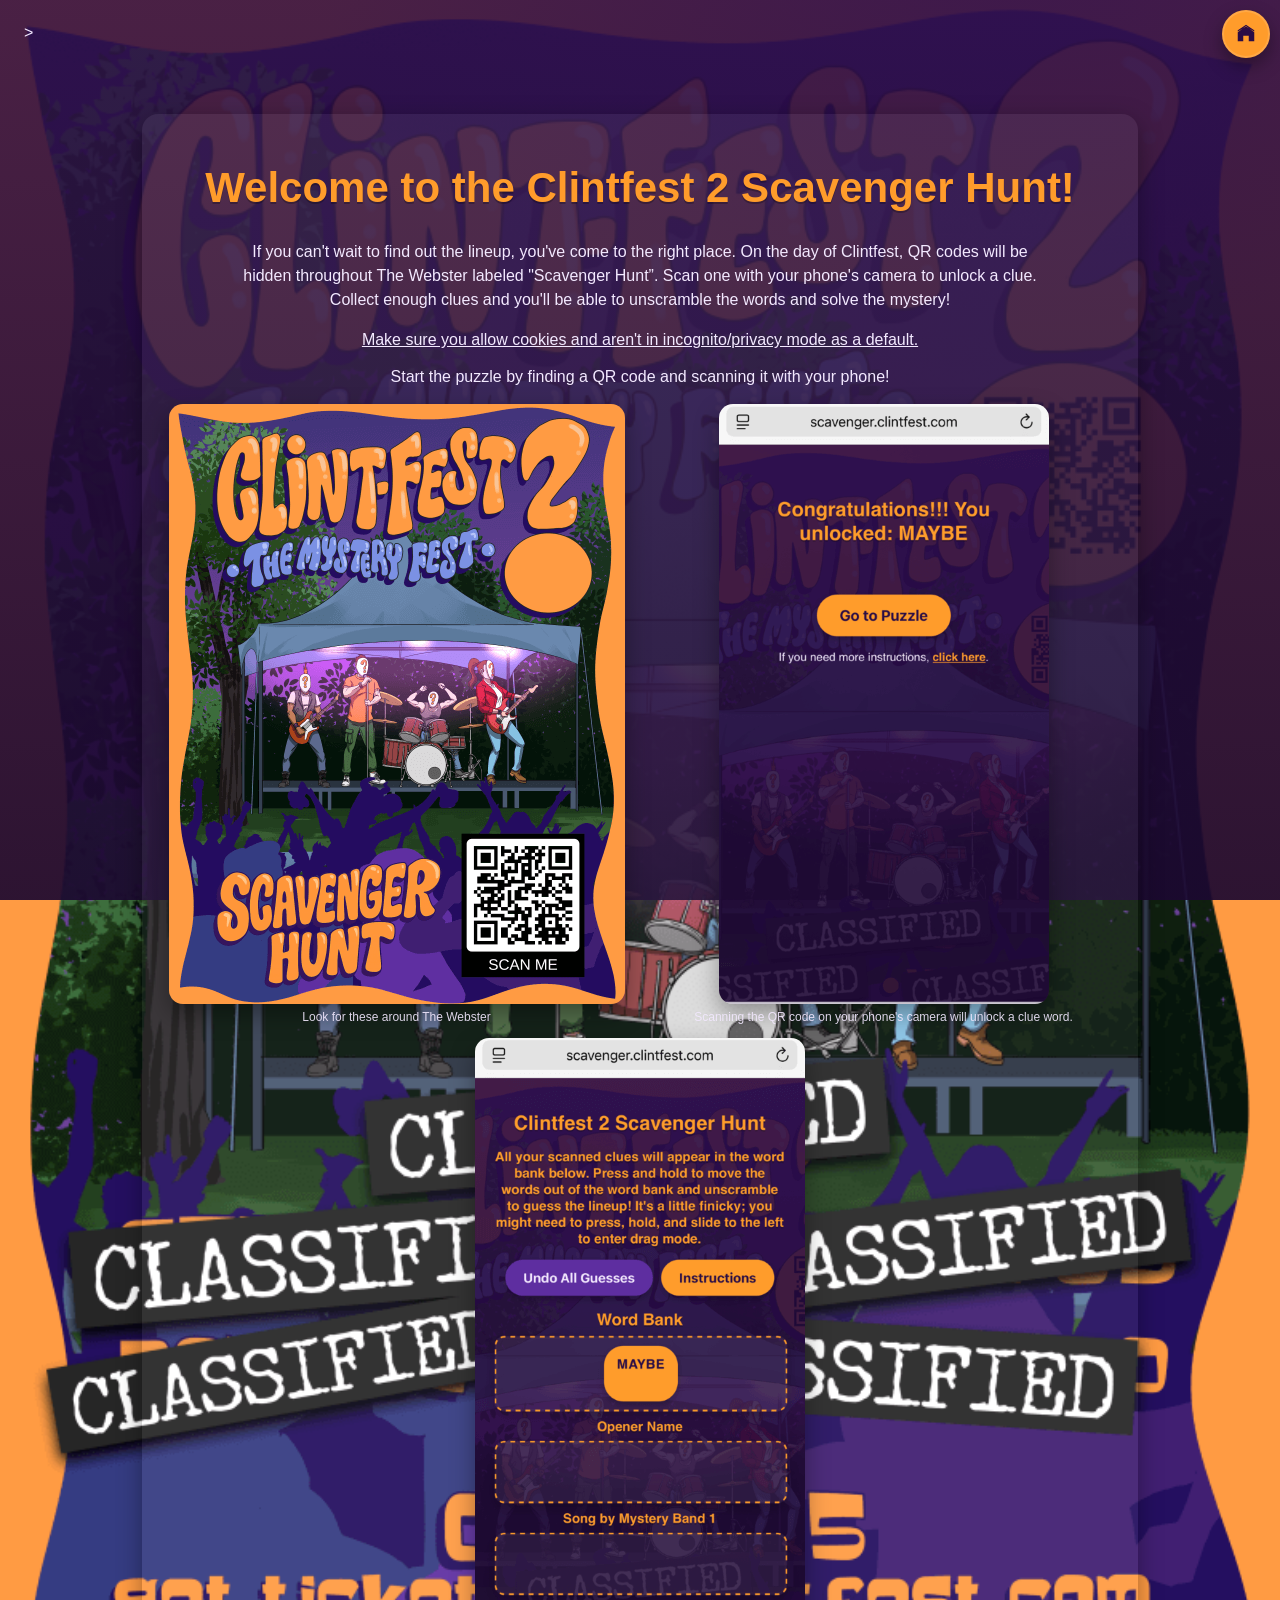
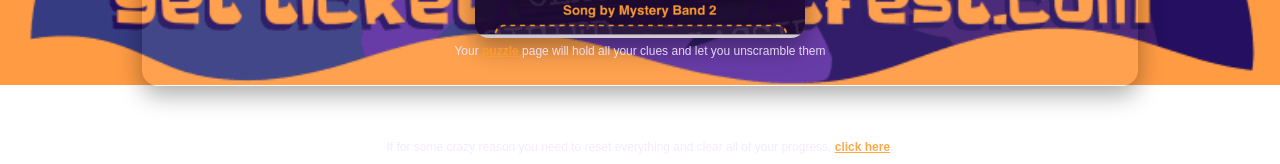
==== index.html @ f65ce76e "Add files via upload" ====
<!DOCTYPE html>
<html>
<head>
  <meta charset="UTF-8" />
  <meta name="viewport" content="width=device-width, initial-scale=1, viewport-fit=cover" />
  <title>Clintfest Scavenger Hunt</title>
  <link rel="stylesheet" href="style.css" />
  <link rel="manifest" href="manifest.json">
  <!---ios-->>
  <link rel="apple-touch-icon" href="/icons/tester.png">
  <meta name= "apple-mobile-web-app-status-bar" content="#f7df1e">
<meta name="theme-color" content="#f7df1e">
  <style>
    .landing {
      max-width: 960px;
      margin: 8vh auto 6vh auto;
      padding: 22px 18px;
      width: 92%;
      background: rgba(255, 255, 255, 0.06);
      border-radius: 16px;
      box-shadow: 0 8px 24px rgba(0,0,0,0.35);
      text-align: center;
    }
    .landing p { 
      max-width: 800px; 
      margin: 0.5em auto 1em auto; 
      line-height: 1.5; 
      color: #f3e9ff; 
    }
    .cta {
      margin-top: 8px;
    }
    .previews {
      margin: 18px auto 6px auto;
      display: grid;
      gap: 14px;
      grid-template-columns: repeat(2, minmax(0, 1fr));
      justify-items: center;
    }
    @media (max-width: 740px) {
      .previews { grid-template-columns: 1fr; }
    }
    figure { margin: 0; }
    .previews > figure:last-child { grid-column: 1 / -1; }
    figcaption { 
      text-align: center; 
      font-size: 12px; 
      color: #f3e9ff; 
      opacity: 0.9; 
      margin-top: 6px; 
    }
    /* Make inline links readable against the background */
    figcaption a { color: #ff9c2b; text-decoration: underline; font-weight: 700; }
    figcaption a:visited { color: #ff9c2b; }
    figcaption a:hover { filter: brightness(1.1); }
    footer.reset-footer {
      text-align: center;
      font-size: 12px;
      color: #f3e9ff;
      opacity: 0.85;
      margin: 28px 0 8px 0;
      padding-bottom: calc(10px + env(safe-area-inset-bottom));
    }
    footer.reset-footer a {
      color: #ff9c2b;
      text-decoration: underline;
      font-weight: 700;
    }
    footer.reset-footer a:visited { color: #ff9c2b; }
    .preview-img {
      width: auto;
      max-width: 100%;
      height: auto;
      display: block;
      border-radius: 14px;
      box-shadow: 0 10px 24px rgba(0,0,0,0.35), inset 0 0 0 1px rgba(255,156,43,0.12);
      background: rgba(0,0,0,0.15);
      margin: 0 auto;
    }
  </style>
  </head>
  <body>
    <a href="#" id="home-fab" class="home-fab" aria-label="Close and go home" title="Home">
      <svg viewBox="0 0 24 24" aria-hidden="true"><path d="M12 3.172 3 10v10h6v-6h6v6h6V10l-9-6.828zM21 9.236 12 3.764 3 9.236V8l9-6 9 6v1.236z"/></svg>
    </a>
    <div class="landing">
      <h1>Welcome to the Clintfest 2 Scavenger Hunt!</h1>
      <p>
        If you can't wait to find out the lineup, you've come to the right place. 
        On the day of Clintfest, QR codes will be hidden throughout The Webster labeled "Scavenger Hunt”. 
        Scan one with your phone's camera to unlock a clue. Collect enough clues and 
        you'll be able to unscramble the words and solve the mystery! 
      </p>
      <p>
        <u>Make sure you allow cookies and aren't in incognito/privacy mode as a default.</u>
      </p>
      <div class="cta">
        Start the puzzle by finding a QR code and scanning it with your phone!
      </div>
      <div class="previews">
        <figure>
          <img class="preview-img" src="clintfest-edits-scavenger.png" alt="Clue unlock screen after scanning a code" />
          <figcaption>Look for these around The Webster</figcaption>
        </figure>
        <figure>
          <img class="preview-img" src="clue.png" alt="Clue unlock screen after scanning a code" />
          <figcaption>Scanning the QR code on your phone's camera will unlock a clue word.</figcaption>
        </figure>
        <figure>
          <img class="preview-img" src="puzzle.png" alt="Use this page to unscramble the clues" />
          <figcaption>Your <a href="puzzle.html">puzzle</a> page will hold all your clues and let you unscramble them</figcaption>
        </figure>
      </div>
    </div>
    <footer class="reset-footer">If for some crazy reason you need to reset everything and clear all of your progress, <a href="restart.html">click here</a>.</footer>
    <!-- <script>
      (function(){
        var btn = document.getElementById('home-fab');
        if(!btn) return;
        function tryCloseOrNavigate(){
          var destination = 'https://app.clintfest.com/';
          // If running inside a PWA/WebView, attempt to close the window.
          // window.close only works if this window was opened by script and is allowed by the container.
          // We use multiple strategies and fall back to navigation.
          var closed = false;
          try {
            window.open('', '_self');
            window.close();
            // Some browsers set closed flag asynchronously; schedule a fallback.
            setTimeout(function(){ if(!closed) location.href = destination; }, 150);
          } catch(_) {
            location.href = destination;
          }
          // If the container exposes history, try going back if it helps, else navigate.
          setTimeout(function(){
            try {
              if (document.hasFocus && document.hasFocus()) {
                // Still here → fallback
                location.href = destination;
              }
            } catch(_) {
              location.href = destination;
            }
          }, 200);
        }
        btn.addEventListener('click', function(e){ e.preventDefault(); tryCloseOrNavigate(); });
      })();
    </script> --> 
    <script>
document.getElementById('home-fab')?.addEventListener('click', e => {
  e.preventDefault();
  window.location.href = 'puzzle.html';
});
</script>

    <script>
      if("serciveWorker" in navigator)
    {
      navigator.serciveWorker.register('serviceWorker.js');
    }
    </script>
  </body>
  </html>
---- style.css ----
html, body { height: 100%; }
body {
  font-family: sans-serif;
  padding: 1em;
  color: #f3e9ff;
  /* Layered background: poster watermark + gradients */
  background-image:
    linear-gradient(180deg, rgba(42,11,69,0.85) 0%, rgba(27,8,48,0.92) 100%),
    radial-gradient(1200px 700px at 80% -10%, rgba(94,46,160,0.55) 0%, rgba(94,46,160,0) 60%),
    url('clintfest-poster.png');
  background-size: cover, cover, cover;
  background-position: center, 80% -10%, center top;
  background-repeat: no-repeat, no-repeat, no-repeat;
  background-attachment: fixed, fixed, fixed;
  min-height: 100vh;
  /* Mobile optimizations */
  -webkit-text-size-adjust: 100%;
  padding-top: calc(1em + env(safe-area-inset-top));
  padding-bottom: calc(1em + env(safe-area-inset-bottom));
}

h1, h2, h3 {
  text-align: center;
  color: #ff9c2b; /* Clint-Fest orange */
  text-shadow: 0 2px 0 rgba(0,0,0,0.25);
}

/* Type scales for better readability on mobile */
h1 { font-size: clamp(24px, 6vw, 42px); }
h2 { font-size: clamp(20px, 4.8vw, 32px); }
h3 { font-size: clamp(16px, 4vw, 24px); }

.container, .drop-zone {
  display: flex;
  flex-wrap: wrap;
  gap: 10px;
  padding: 10px;
  min-height: 56px;
  border: 2px dashed #ff9c2b;
  border-radius: 12px;
  margin: 8px auto;
  width: 90%;
  justify-content: center;
  background: rgba(255, 255, 255, 0.06);
  box-shadow: inset 0 0 0 1px rgba(255,156,43,0.06), 0 6px 18px rgba(0,0,0,0.25);
}

/* Tighter row heading spacing to reduce vertical height */
.row h3 { margin: 6px 0; }
#word-bank h2 { margin: 8px 0; }

.word {
  background: #ff9c2b;
  color: #2a0b45;
  padding: 12px 18px;
  border-radius: 24px;
  cursor: grab;
  user-select: none;
  -webkit-user-select: none;
  -ms-user-select: none;
  -webkit-touch-callout: none;
  -webkit-tap-highlight-color: transparent;
  touch-action: manipulation;
  position: relative;
  font-weight: 700;
  letter-spacing: 0.3px;
  font-size: clamp(16px, 4vw, 22px);
  min-height: 44px;
  box-shadow: 0 4px 10px rgba(0,0,0,0.25);
}

.word.inactive {
  background: #c07a25;
  color: #2a0b45;
  cursor: default;
  opacity: 0.7;
}

/* per-word remove icon removed */

/* Buttons */
button {
  font-weight: 700;
  font-size: clamp(16px, 3.8vw, 20px);
  padding: 12px 22px;
  border-radius: 999px;
  -webkit-tap-highlight-color: transparent;
  touch-action: manipulation;
}

/* Reduce accidental text selection across the UI */
body, button, .drop-zone, .container {
  user-select: none;
  -webkit-user-select: none;
  -ms-user-select: none;
  -webkit-touch-callout: none;
}

/* Prevent image long-press dragging */
img {
  -webkit-user-drag: none;
  user-select: none;
}

/* Floating Home button (top-right) */
.home-fab {
  position: fixed;
  top: calc(10px + env(safe-area-inset-top));
  right: calc(10px + env(safe-area-inset-right));
  width: 48px;
  height: 48px;
  border-radius: 999px;
  background: #ff9c2b;
  color: #2a0b45;
  display: inline-flex;
  align-items: center;
  justify-content: center;
  text-decoration: none;
  box-shadow: 0 8px 18px rgba(0,0,0,0.35), inset 0 0 0 2px rgba(255,255,255,0.12);
  z-index: 1000;
}
.home-fab:hover { filter: brightness(1.05); }
.home-fab:active { transform: scale(0.96); }
.home-fab svg { width: 22px; height: 22px; fill: #2a0b45; }

/* Visual feedback for pointer-based drag */
.drop-target-hover {
  background: rgba(255, 156, 43, 0.12);
  box-shadow: inset 0 0 0 2px rgba(255,156,43,0.35), 0 6px 18px rgba(0,0,0,0.25);
}

/* While touch-dragging, disable page scroll */
body.dragging-touch {
  touch-action: none;
  overscroll-behavior: contain;
}

/* Small screens adjustments */
@media (max-width: 600px) {
  .container, .drop-zone {
    gap: 10px;
    padding: 10px;
    min-height: 52px;
    width: 94%;
  }
  .word {
    padding: 12px 16px;
    border-radius: 24px;
    min-height: 44px;
  }
  .word .remove {
    width: 28px;
    height: 28px;
    line-height: 28px;
    font-size: 16px;
  }
}
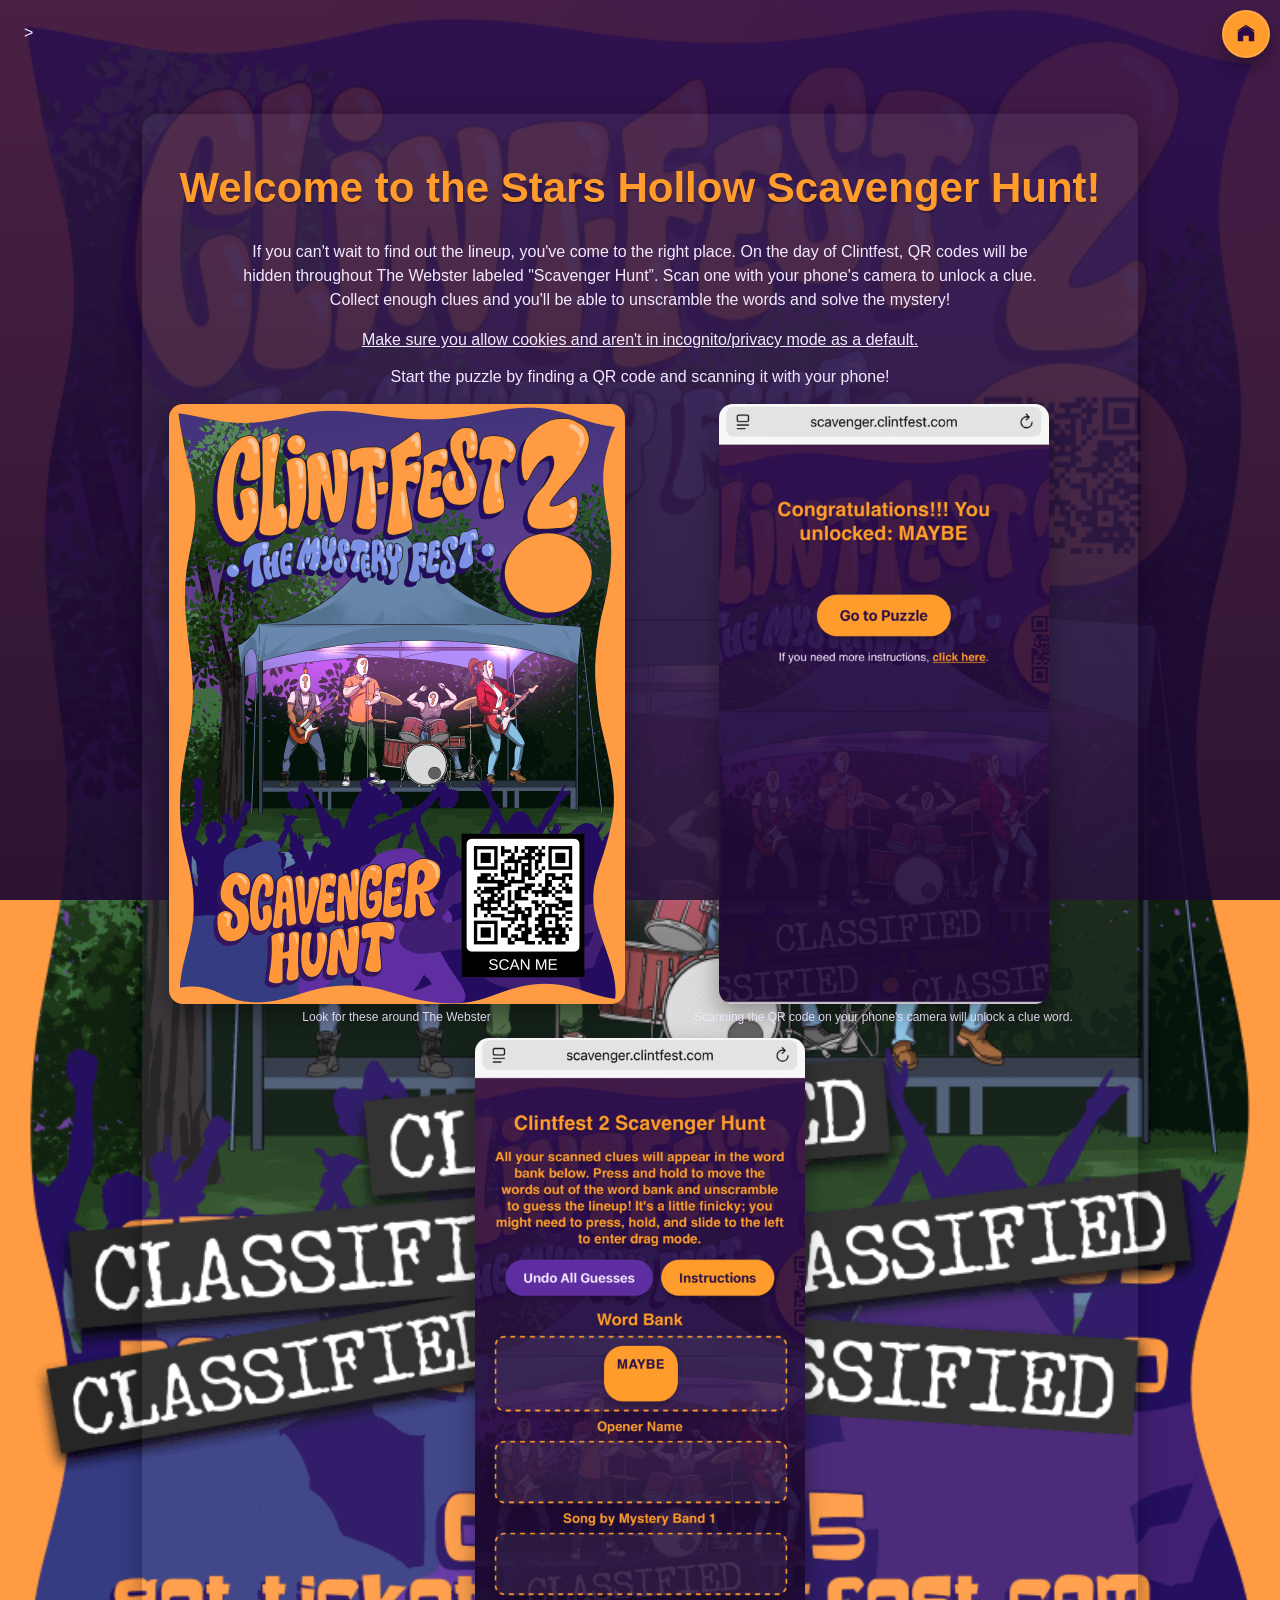
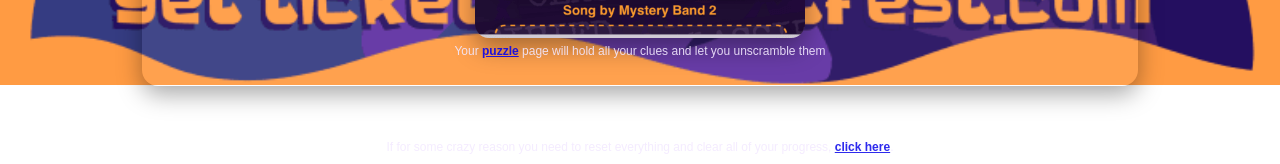
==== commit 2b0abb1f: "Add files via upload" ====
--- a/index.html
+++ b/index.html
@@ -3,7 +3,7 @@
 <head>
   <meta charset="UTF-8" />
   <meta name="viewport" content="width=device-width, initial-scale=1, viewport-fit=cover" />
-  <title>Clintfest Scavenger Hunt</title>
+  <title>Stars Hollow Scavenger Hunt</title>
   <link rel="stylesheet" href="style.css" />
   <link rel="manifest" href="manifest.json">
   <!---ios-->>
@@ -50,8 +50,8 @@
       margin-top: 6px; 
     }
     /* Make inline links readable against the background */
-    figcaption a { color: #ff9c2b; text-decoration: underline; font-weight: 700; }
-    figcaption a:visited { color: #ff9c2b; }
+    figcaption a { color: #0a06eb; text-decoration: underline; font-weight: 700; }
+    figcaption a:visited { color: #0a06eb; }
     figcaption a:hover { filter: brightness(1.1); }
     footer.reset-footer {
       text-align: center;
@@ -62,11 +62,11 @@
       padding-bottom: calc(10px + env(safe-area-inset-bottom));
     }
     footer.reset-footer a {
-      color: #ff9c2b;
+      color: #0a06eb;
       text-decoration: underline;
       font-weight: 700;
     }
-    footer.reset-footer a:visited { color: #ff9c2b; }
+    footer.reset-footer a:visited { color: #0a06eb; }
     .preview-img {
       width: auto;
       max-width: 100%;
@@ -84,7 +84,7 @@
       <svg viewBox="0 0 24 24" aria-hidden="true"><path d="M12 3.172 3 10v10h6v-6h6v6h6V10l-9-6.828zM21 9.236 12 3.764 3 9.236V8l9-6 9 6v1.236z"/></svg>
     </a>
     <div class="landing">
-      <h1>Welcome to the Clintfest 2 Scavenger Hunt!</h1>
+      <h1>Welcome to the Stars Hollow Scavenger Hunt!</h1>
       <p>
         If you can't wait to find out the lineup, you've come to the right place. 
         On the day of Clintfest, QR codes will be hidden throughout The Webster labeled "Scavenger Hunt”. 
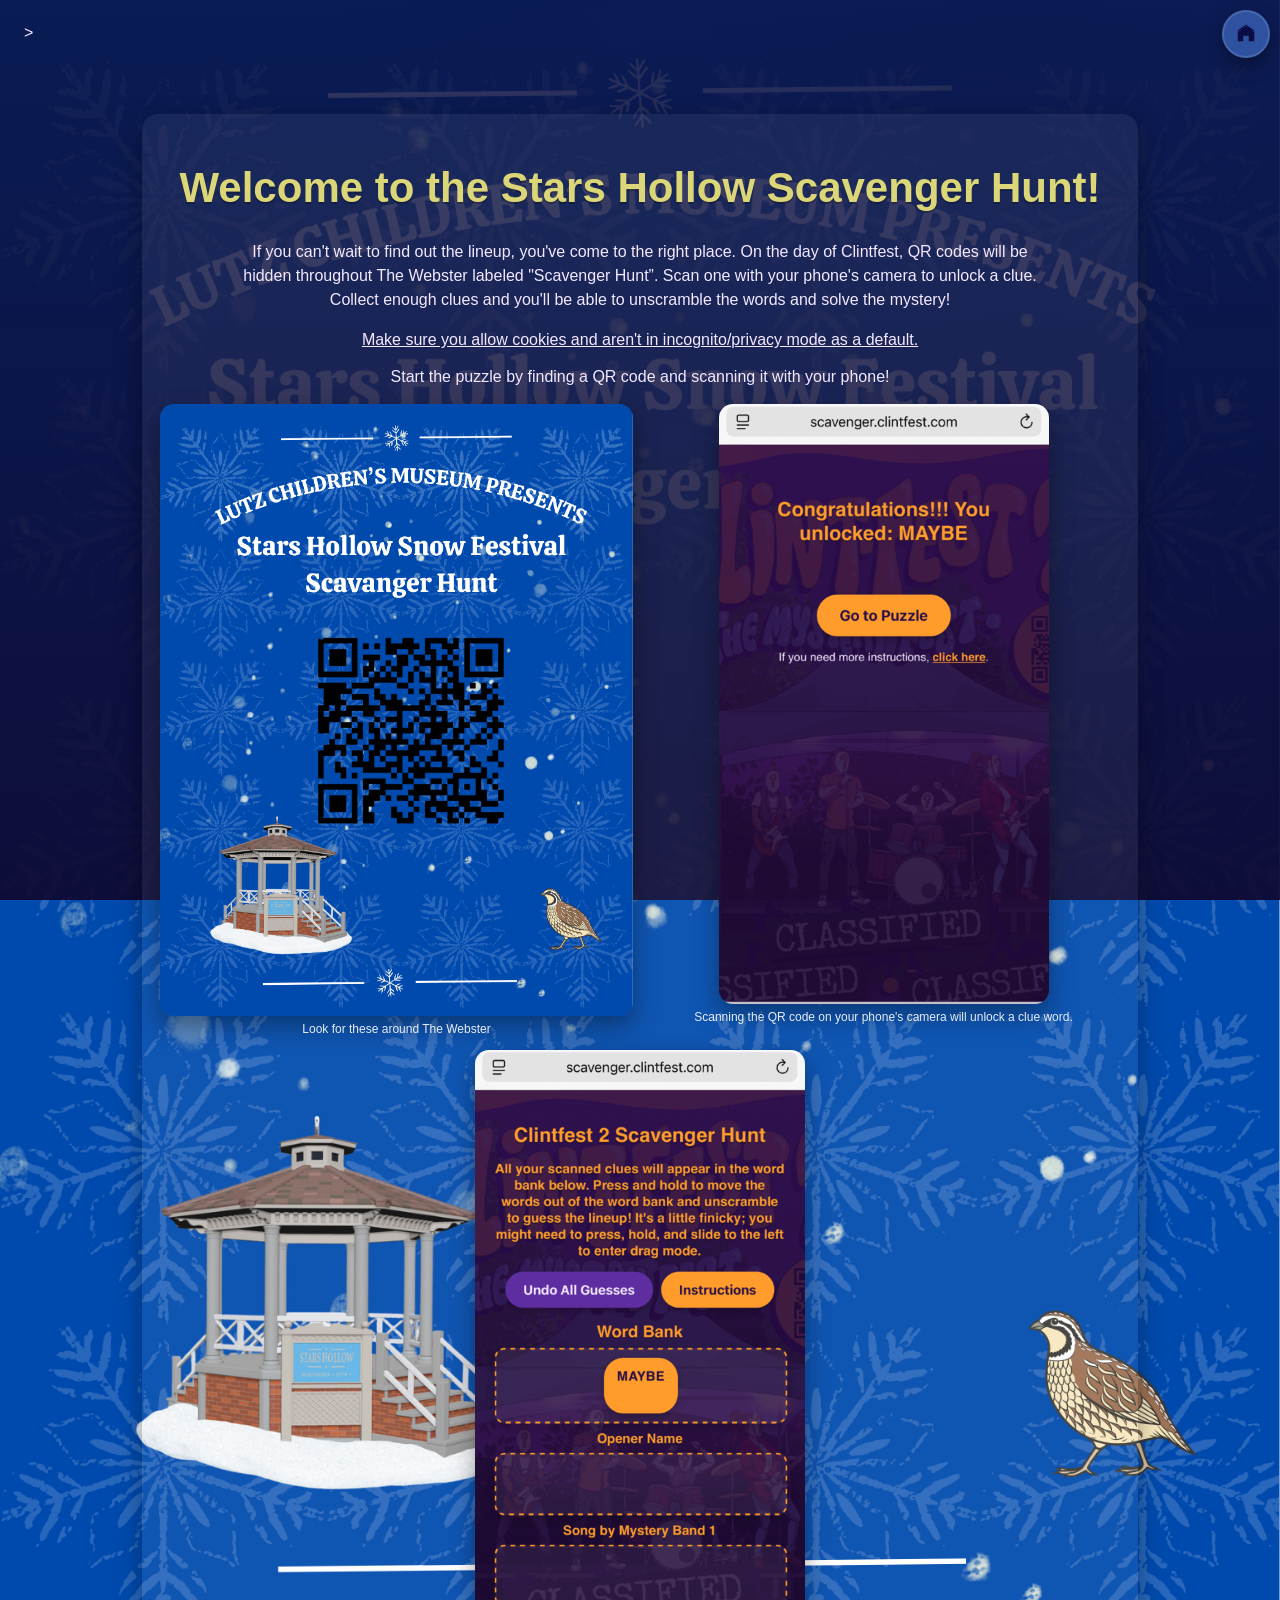
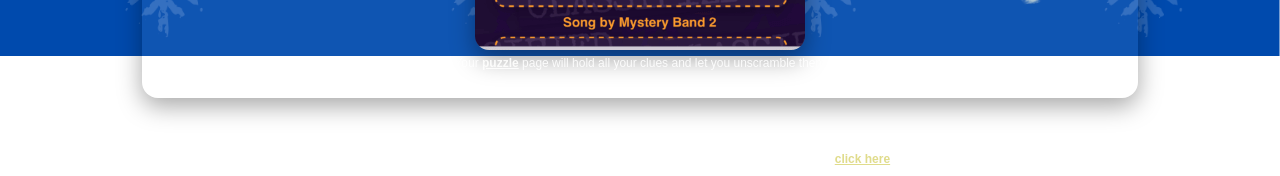
==== commit 6319abe8: "Add files via upload" ====
--- a/index.html
+++ b/index.html
@@ -45,35 +45,35 @@
     figcaption { 
       text-align: center; 
       font-size: 12px; 
-      color: #f3e9ff; 
+      color: #ffffff; 
       opacity: 0.9; 
       margin-top: 6px; 
     }
     /* Make inline links readable against the background */
-    figcaption a { color: #0a06eb; text-decoration: underline; font-weight: 700; }
-    figcaption a:visited { color: #0a06eb; }
+    figcaption a { color: #fffffe; text-decoration: underline; font-weight: 700; }
+    figcaption a:visited { color: #dbd678; }
     figcaption a:hover { filter: brightness(1.1); }
     footer.reset-footer {
       text-align: center;
       font-size: 12px;
-      color: #f3e9ff;
+      color: #ffffff;
       opacity: 0.85;
       margin: 28px 0 8px 0;
       padding-bottom: calc(10px + env(safe-area-inset-bottom));
     }
     footer.reset-footer a {
-      color: #0a06eb;
+      color: #dbd678;
       text-decoration: underline;
       font-weight: 700;
     }
-    footer.reset-footer a:visited { color: #0a06eb; }
+    footer.reset-footer a:visited { color: #6b6a2c; }
     .preview-img {
       width: auto;
       max-width: 100%;
       height: auto;
       display: block;
       border-radius: 14px;
-      box-shadow: 0 10px 24px rgba(0,0,0,0.35), inset 0 0 0 1px rgba(255,156,43,0.12);
+      box-shadow: 0 10px 24px rgba(0,0,0,0.35), inset 0 0 0 1px rgba(255, 223, 43, 0.12);
       background: rgba(0,0,0,0.15);
       margin: 0 auto;
     }
@@ -99,7 +99,7 @@
       </div>
       <div class="previews">
         <figure>
-          <img class="preview-img" src="clintfest-edits-scavenger.png" alt="Clue unlock screen after scanning a code" />
+          <img class="preview-img" src="icons/Lutz code preview.png" alt="Clue unlock screen after scanning a code" />
           <figcaption>Look for these around The Webster</figcaption>
         </figure>
         <figure>
--- a/style.css
+++ b/style.css
@@ -5,9 +5,9 @@
   color: #f3e9ff;
   /* Layered background: poster watermark + gradients */
   background-image:
-    linear-gradient(180deg, rgba(42,11,69,0.85) 0%, rgba(27,8,48,0.92) 100%),
-    radial-gradient(1200px 700px at 80% -10%, rgba(94,46,160,0.55) 0%, rgba(94,46,160,0) 60%),
-    url('clintfest-poster.png');
+    linear-gradient(180deg, rgba(11, 20, 69, 0.85) 0%, rgba(15, 8, 48, 0.92) 100%),
+    radial-gradient(1200px 700px at 80% -10%, rgba(46, 54, 160, 0.55) 0%, rgba(46, 67, 160, 0) 60%),
+    url('icons/Lutz\ Snow\ Festival\ post\ bg.png');
   background-size: cover, cover, cover;
   background-position: center, 80% -10%, center top;
   background-repeat: no-repeat, no-repeat, no-repeat;
@@ -21,7 +21,7 @@
 
 h1, h2, h3 {
   text-align: center;
-  color: #ff9c2b; /* Clint-Fest orange */
+  color: #dbd678; /* Lutz Blue */
   text-shadow: 0 2px 0 rgba(0,0,0,0.25);
 }
 
@@ -36,13 +36,13 @@
   gap: 10px;
   padding: 10px;
   min-height: 56px;
-  border: 2px dashed #ff9c2b;
+  border: 2px dashed #dbd678;
   border-radius: 12px;
   margin: 8px auto;
   width: 90%;
   justify-content: center;
   background: rgba(255, 255, 255, 0.06);
-  box-shadow: inset 0 0 0 1px rgba(255,156,43,0.06), 0 6px 18px rgba(0,0,0,0.25);
+  box-shadow: inset 0 0 0 1px rgba(255, 234, 43, 0.06), 0 6px 18px rgba(0,0,0,0.25);
 }
 
 /* Tighter row heading spacing to reduce vertical height */
@@ -50,8 +50,8 @@
 #word-bank h2 { margin: 8px 0; }
 
 .word {
-  background: #ff9c2b;
-  color: #2a0b45;
+  background: #0a06eb;
+  color: #45410b;
   padding: 12px 18px;
   border-radius: 24px;
   cursor: grab;
@@ -70,8 +70,8 @@
 }
 
 .word.inactive {
-  background: #c07a25;
-  color: #2a0b45;
+  background: #0a06eb;
+  color: #dbd678;
   cursor: default;
   opacity: 0.7;
 }
@@ -110,8 +110,8 @@
   width: 48px;
   height: 48px;
   border-radius: 999px;
-  background: #ff9c2b;
-  color: #2a0b45;
+  background: #2e52a0;
+  color: #45410b;
   display: inline-flex;
   align-items: center;
   justify-content: center;
@@ -121,7 +121,7 @@
 }
 .home-fab:hover { filter: brightness(1.05); }
 .home-fab:active { transform: scale(0.96); }
-.home-fab svg { width: 22px; height: 22px; fill: #2a0b45; }
+.home-fab svg { width: 22px; height: 22px; fill: #0b0c45; }
 
 /* Visual feedback for pointer-based drag */
 .drop-target-hover {
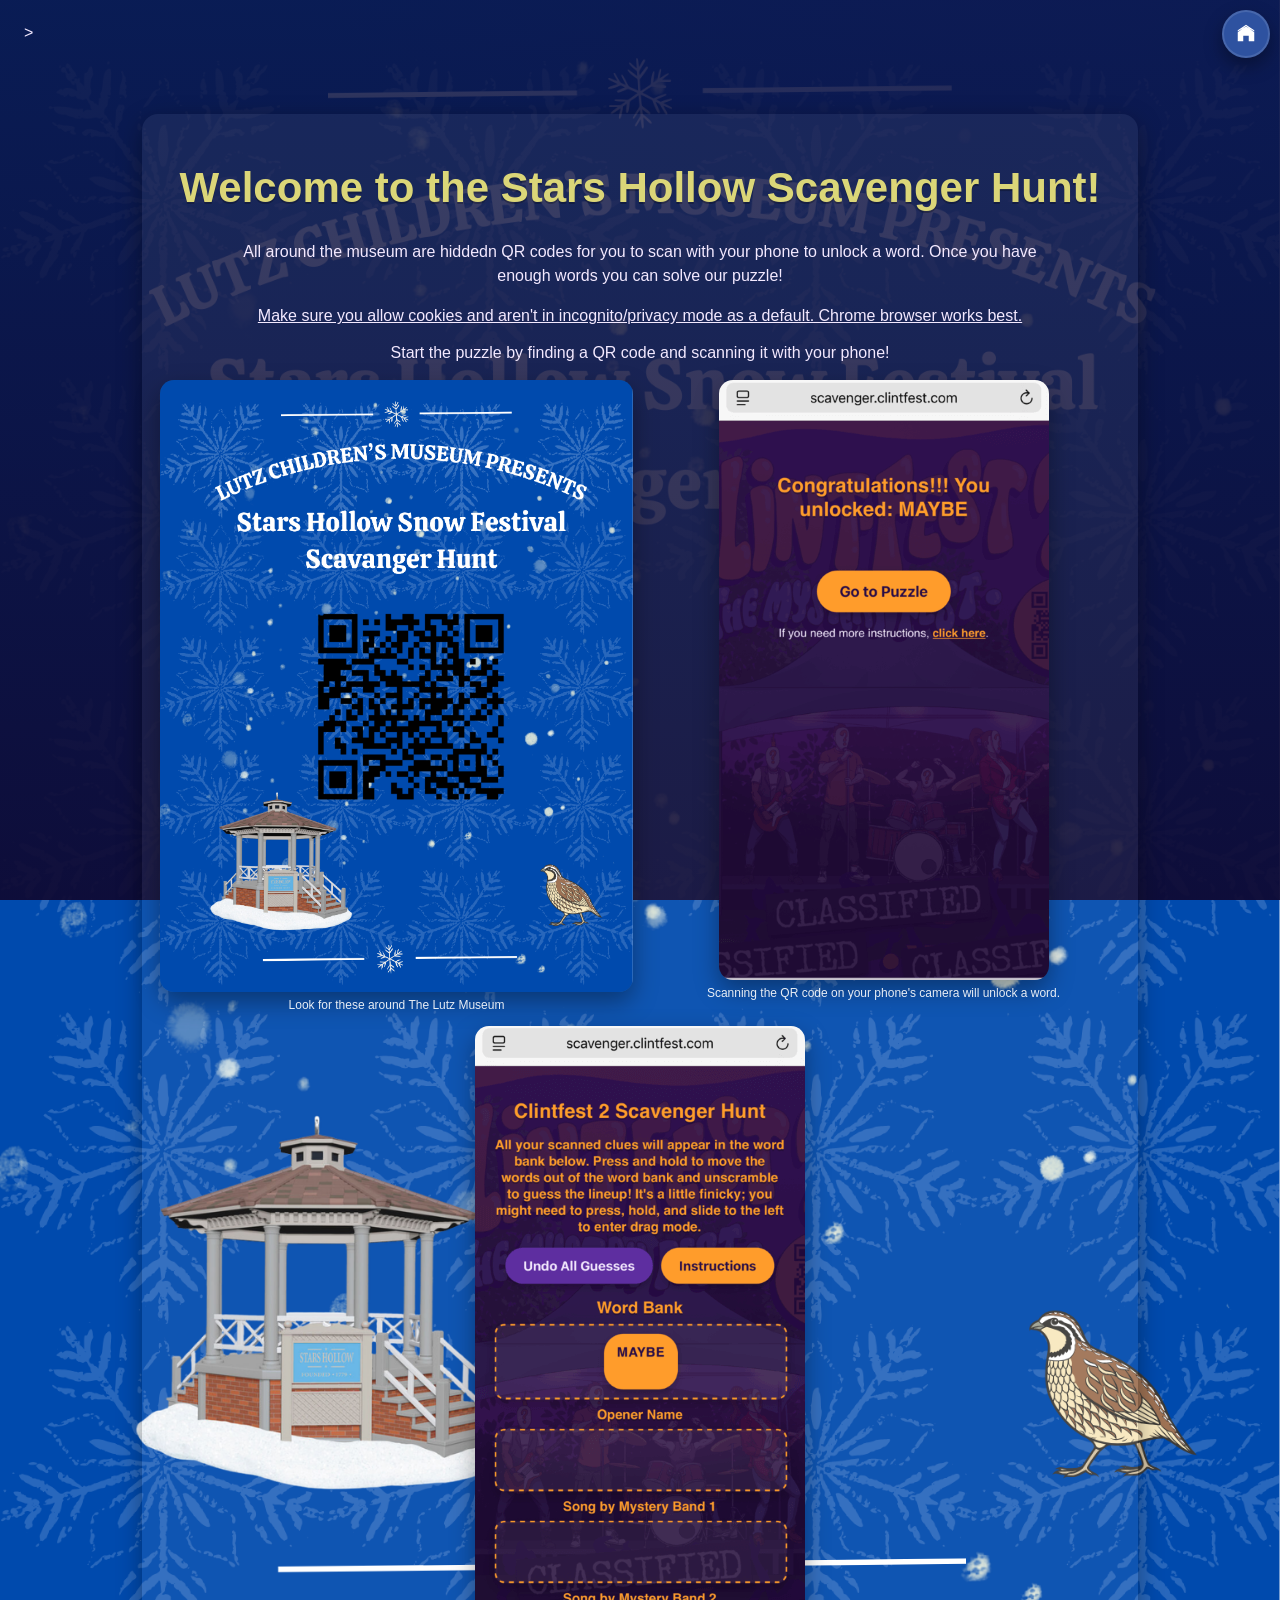
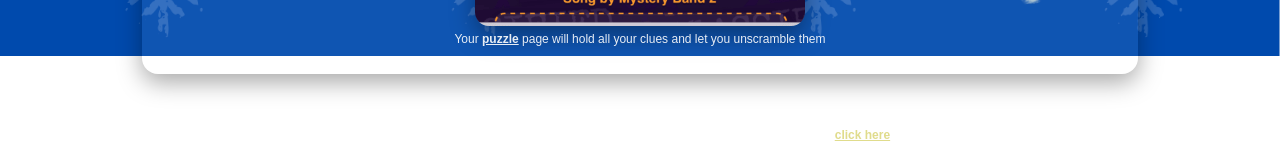
==== commit 73e5ef30: "Add files via upload" ====
--- a/index.html
+++ b/index.html
@@ -6,6 +6,7 @@
   <title>Stars Hollow Scavenger Hunt</title>
   <link rel="stylesheet" href="style.css" />
   <link rel="manifest" href="manifest.json">
+  <link rel="icon" type="image/png" href="icons/icon-192.png">
   <!---ios-->>
   <link rel="apple-touch-icon" href="/icons/tester.png">
   <meta name= "apple-mobile-web-app-status-bar" content="#f7df1e">
@@ -66,7 +67,7 @@
       text-decoration: underline;
       font-weight: 700;
     }
-    footer.reset-footer a:visited { color: #6b6a2c; }
+    footer.reset-footer a:visited { color: #dbd678; }
     .preview-img {
       width: auto;
       max-width: 100%;
@@ -86,13 +87,10 @@
     <div class="landing">
       <h1>Welcome to the Stars Hollow Scavenger Hunt!</h1>
       <p>
-        If you can't wait to find out the lineup, you've come to the right place. 
-        On the day of Clintfest, QR codes will be hidden throughout The Webster labeled "Scavenger Hunt”. 
-        Scan one with your phone's camera to unlock a clue. Collect enough clues and 
-        you'll be able to unscramble the words and solve the mystery! 
+        All around the museum are hiddedn QR codes for you to scan with your phone to unlock a word. Once you have enough words you can solve our puzzle!  
       </p>
       <p>
-        <u>Make sure you allow cookies and aren't in incognito/privacy mode as a default.</u>
+        <u>Make sure you allow cookies and aren't in incognito/privacy mode as a default. Chrome browser works best.</u>
       </p>
       <div class="cta">
         Start the puzzle by finding a QR code and scanning it with your phone!
@@ -100,11 +98,11 @@
       <div class="previews">
         <figure>
           <img class="preview-img" src="icons/Lutz code preview.png" alt="Clue unlock screen after scanning a code" />
-          <figcaption>Look for these around The Webster</figcaption>
+          <figcaption>Look for these around The Lutz Museum</figcaption>
         </figure>
         <figure>
           <img class="preview-img" src="clue.png" alt="Clue unlock screen after scanning a code" />
-          <figcaption>Scanning the QR code on your phone's camera will unlock a clue word.</figcaption>
+          <figcaption>Scanning the QR code on your phone's camera will unlock a word.</figcaption>
         </figure>
         <figure>
           <img class="preview-img" src="puzzle.png" alt="Use this page to unscramble the clues" />
--- a/style.css
+++ b/style.css
@@ -121,7 +121,7 @@
 }
 .home-fab:hover { filter: brightness(1.05); }
 .home-fab:active { transform: scale(0.96); }
-.home-fab svg { width: 22px; height: 22px; fill: #0b0c45; }
+.home-fab svg { width: 22px; height: 22px; fill: white; }
 
 /* Visual feedback for pointer-based drag */
 .drop-target-hover {
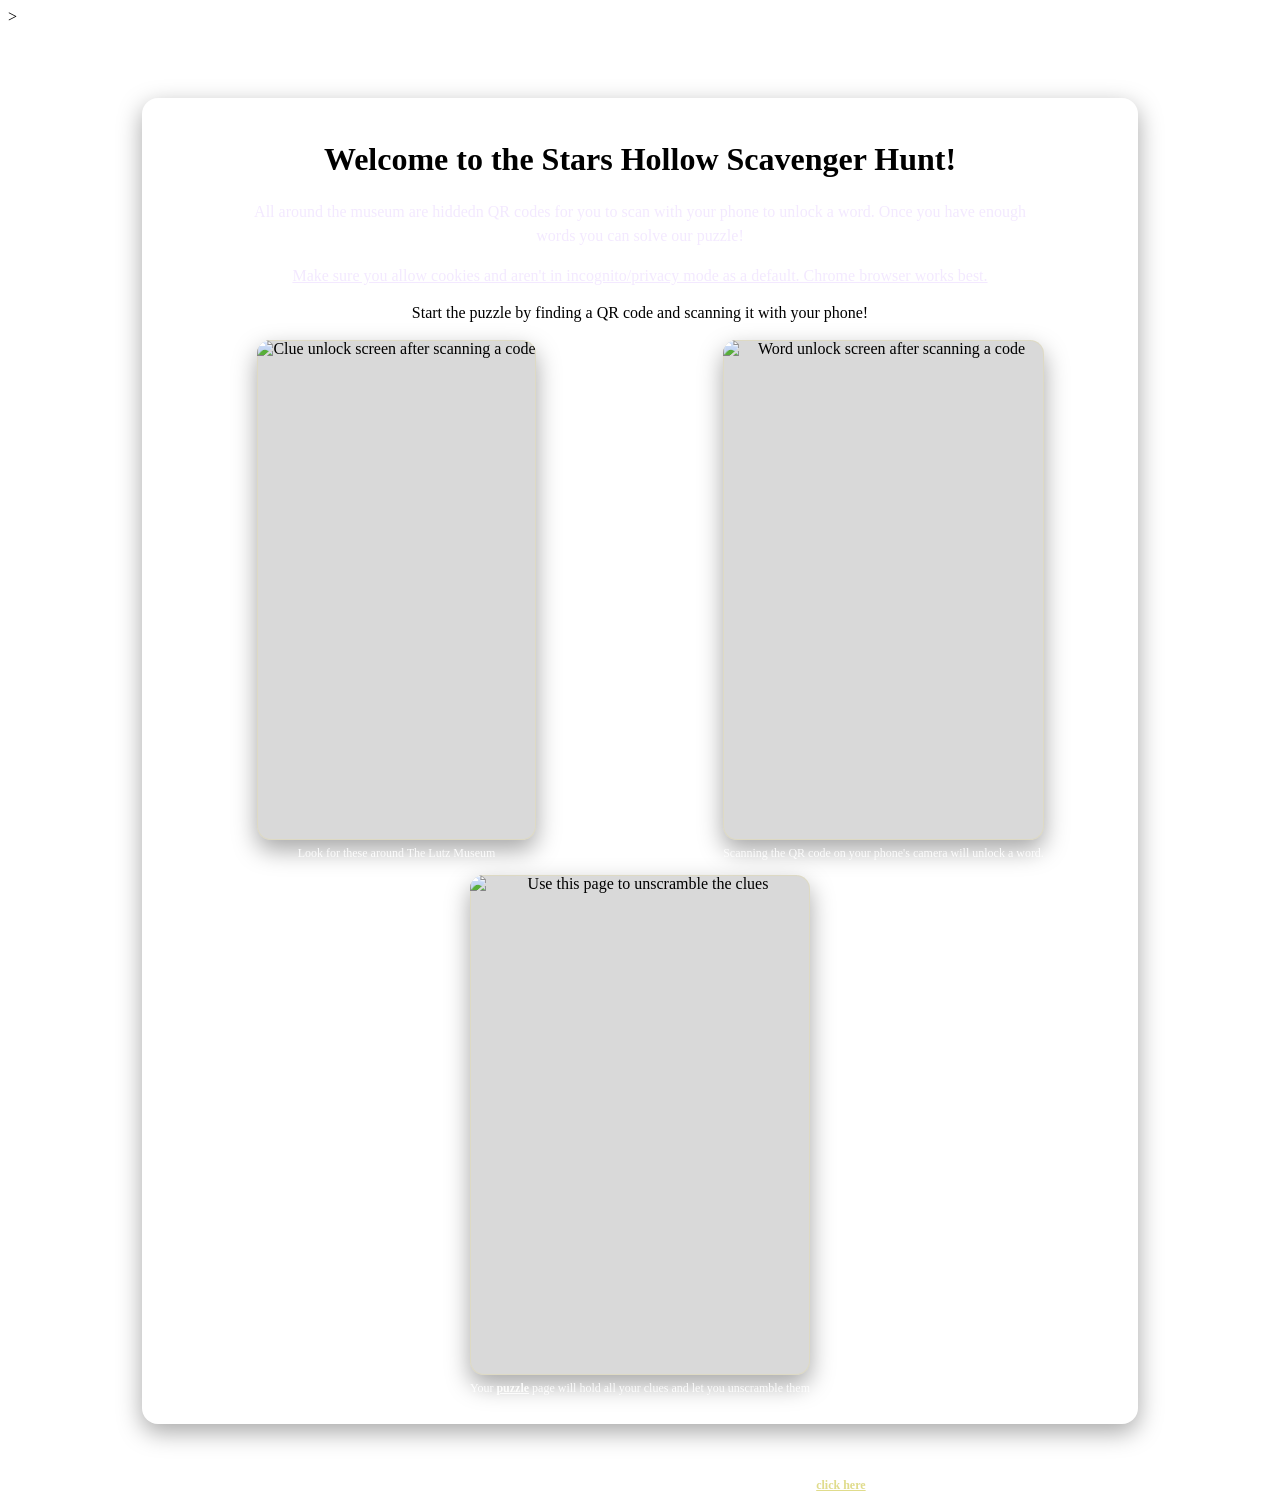
==== commit 9e76d925: "Add files via upload" ====
--- a/index.html
+++ b/index.html
@@ -69,9 +69,10 @@
     }
     footer.reset-footer a:visited { color: #dbd678; }
     .preview-img {
-      width: auto;
-      max-width: 100%;
-      height: auto;
+      width: 100%;
+      max-width: 900px;
+      height: 500px;
+      object-fit: cover;
       display: block;
       border-radius: 14px;
       box-shadow: 0 10px 24px rgba(0,0,0,0.35), inset 0 0 0 1px rgba(255, 223, 43, 0.12);
@@ -81,9 +82,6 @@
   </style>
   </head>
   <body>
-    <a href="#" id="home-fab" class="home-fab" aria-label="Close and go home" title="Home">
-      <svg viewBox="0 0 24 24" aria-hidden="true"><path d="M12 3.172 3 10v10h6v-6h6v6h6V10l-9-6.828zM21 9.236 12 3.764 3 9.236V8l9-6 9 6v1.236z"/></svg>
-    </a>
     <div class="landing">
       <h1>Welcome to the Stars Hollow Scavenger Hunt!</h1>
       <p>
@@ -101,11 +99,11 @@
           <figcaption>Look for these around The Lutz Museum</figcaption>
         </figure>
         <figure>
-          <img class="preview-img" src="clue.png" alt="Clue unlock screen after scanning a code" />
+          <img class="preview-img" src="icons/unlock.png" alt="Word unlock screen after scanning a code" />
           <figcaption>Scanning the QR code on your phone's camera will unlock a word.</figcaption>
         </figure>
         <figure>
-          <img class="preview-img" src="puzzle.png" alt="Use this page to unscramble the clues" />
+          <img class="preview-img" src="icons/puzzle.png" alt="Use this page to unscramble the clues" />
           <figcaption>Your <a href="puzzle.html">puzzle</a> page will hold all your clues and let you unscramble them</figcaption>
         </figure>
       </div>
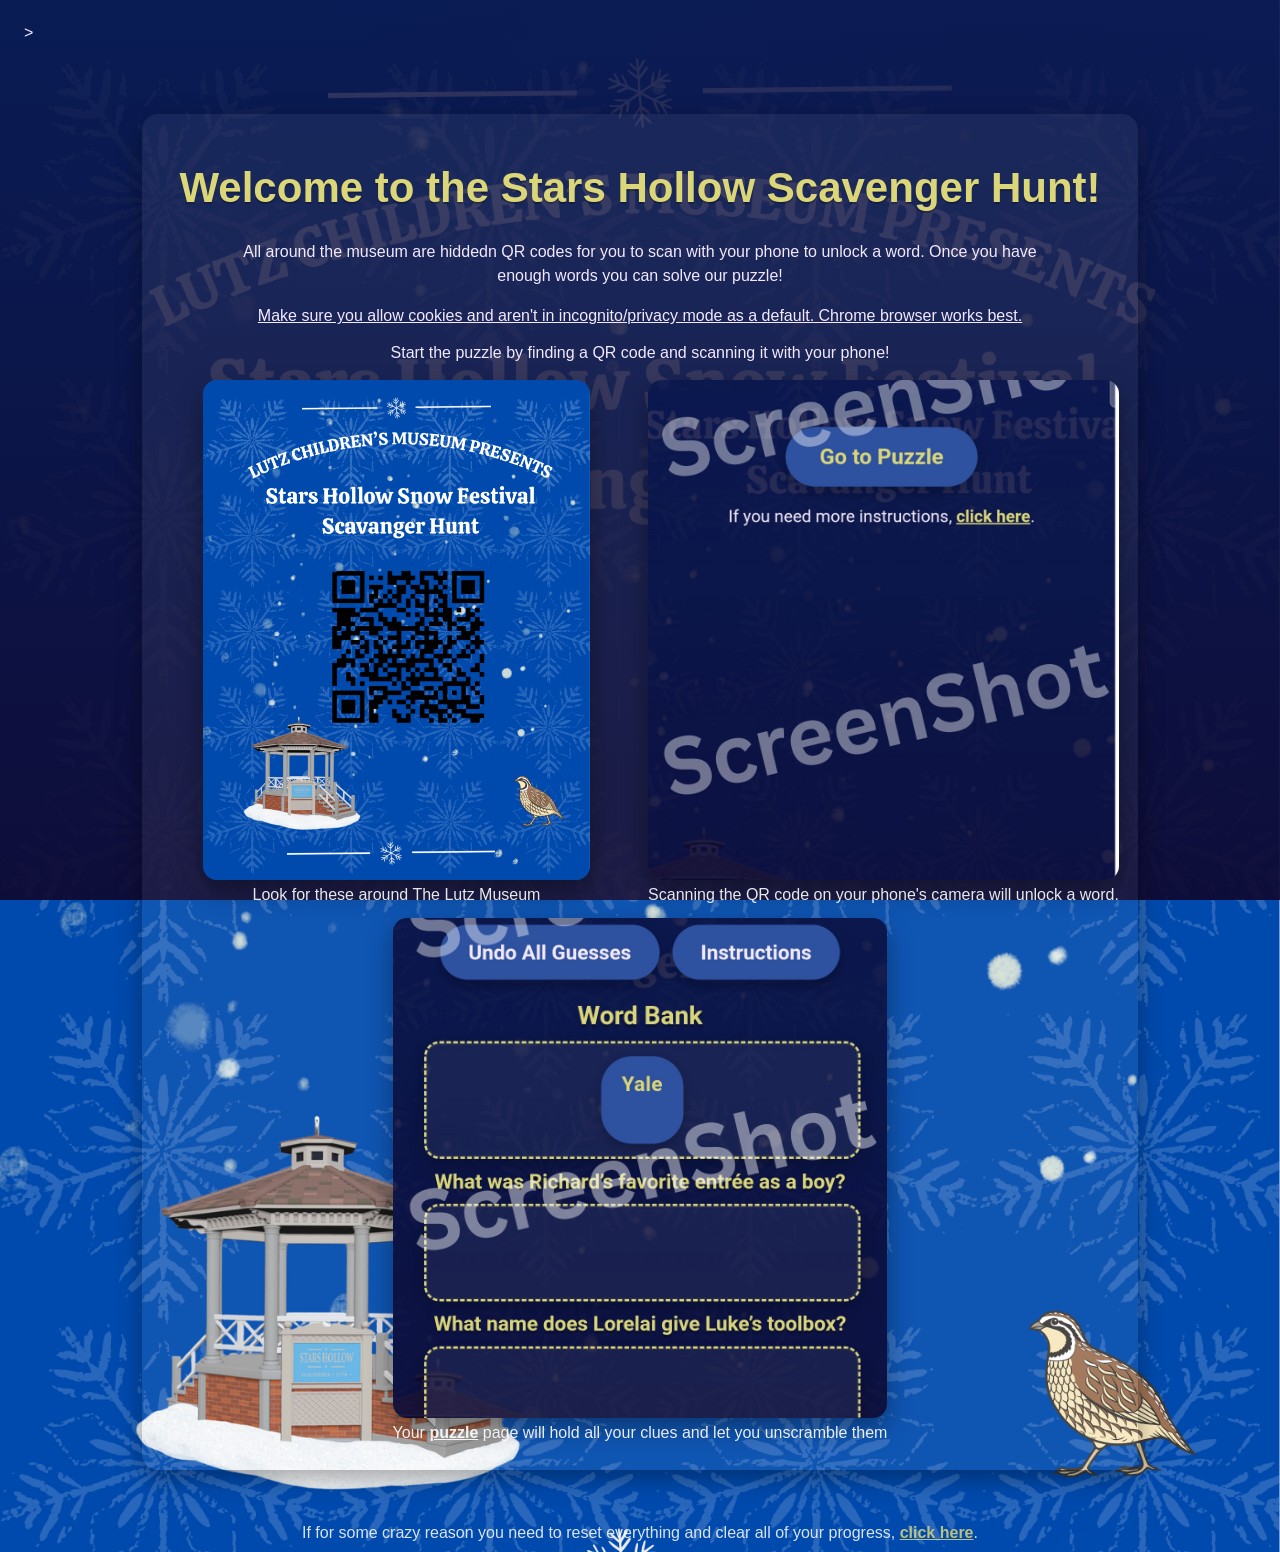
==== commit 3859acc4: "Add files via upload" ====
--- a/index.html
+++ b/index.html
@@ -45,7 +45,7 @@
     .previews > figure:last-child { grid-column: 1 / -1; }
     figcaption { 
       text-align: center; 
-      font-size: 12px; 
+      font-size: 16px; 
       color: #ffffff; 
       opacity: 0.9; 
       margin-top: 6px; 
@@ -56,7 +56,7 @@
     figcaption a:hover { filter: brightness(1.1); }
     footer.reset-footer {
       text-align: center;
-      font-size: 12px;
+      font-size: 16px;
       color: #ffffff;
       opacity: 0.85;
       margin: 28px 0 8px 0;
--- a/style.css
+++ b/style.css
@@ -0,0 +1,182 @@
+html, body { height: 100%; }
+body {
+  font-family: sans-serif;
+  padding: 1em;
+  color: #f3e9ff;
+  /* Layered background: poster watermark + gradients */
+  background-image:
+    linear-gradient(180deg, rgba(11, 20, 69, 0.85) 0%, rgba(15, 8, 48, 0.92) 100%),
+    radial-gradient(1200px 700px at 80% -10%, rgba(46, 54, 160, 0.55) 0%, rgba(46, 67, 160, 0) 60%),
+    url('icons/Lutz\ Snow\ Festival\ post\ bg.png');
+  background-size: cover, cover, cover;
+  background-position: center, 80% -10%, center top;
+  background-repeat: no-repeat, no-repeat, no-repeat;
+  background-attachment: fixed, fixed, fixed;
+  min-height: 100vh;
+  /* Mobile optimizations */
+  -webkit-text-size-adjust: 100%;
+  padding-top: calc(1em + env(safe-area-inset-top));
+  padding-bottom: calc(1em + env(safe-area-inset-bottom));
+}
+
+h1, h2, h3 {
+  text-align: center;
+  color: #dbd678;
+  text-shadow: 0 2px 0 rgba(0,0,0,0.25);
+}
+
+/* Type scales for better readability on mobile */
+h1 { font-size: clamp(24px, 6vw, 42px); }
+h2 { font-size: clamp(20px, 4.8vw, 32px); }
+h3 { font-size: clamp(16px, 4vw, 24px); }
+
+.container, .drop-zone {
+  display: flex;
+  flex-wrap: wrap;
+  gap: 10px;
+  padding: 10px;
+  min-height: 56px;
+  border: 2px dashed #dbd678;
+  border-radius: 12px;
+  margin: 8px auto;
+  width: 90%;
+  justify-content: center;
+  background: rgba(255, 255, 255, 0.06);
+  box-shadow: inset 0 0 0 1px rgba(255, 234, 43, 0.06), 0 6px 18px rgba(0,0,0,0.25);
+}
+
+/* Tighter row heading spacing to reduce vertical height */
+.row h3 { margin: 6px 0; }
+#word-bank h2 { margin: 8px 0; }
+
+.word {
+  background: #2e52a0;
+  color: #dbd678;
+  padding: 12px 18px;
+  border-radius: 24px;
+  cursor: grab;
+  user-select: none;
+  -webkit-user-select: none;
+  -ms-user-select: none;
+  -webkit-touch-callout: none;
+  -webkit-tap-highlight-color: transparent;
+  touch-action: manipulation;
+  position: relative;
+  font-weight: 700;
+  letter-spacing: 0.3px;
+  font-size: clamp(16px, 4vw, 22px);
+  min-height: 44px;
+  box-shadow: 0 4px 10px rgba(0,0,0,0.25);
+}
+
+.word.inactive {
+  background: #2e52a0;
+  color: #dbd678;
+  cursor: default;
+  opacity: 0.7;
+}
+
+/* per-word remove icon removed */
+
+/* Buttons */
+button {
+  font-weight: 700;
+  font-size: clamp(16px, 3.8vw, 20px);
+  padding: 12px 22px;
+  border-radius: 999px;
+  -webkit-tap-highlight-color: transparent;
+  touch-action: manipulation;
+}
+
+/* Reduce accidental text selection across the UI */
+body, button, .drop-zone, .container {
+  user-select: none;
+  -webkit-user-select: none;
+  -ms-user-select: none;
+  -webkit-touch-callout: none;
+}
+
+/* Prevent image long-press dragging */
+img {
+  -webkit-user-drag: none;
+  user-select: none;
+}
+
+/* Floating Home button (top-right) 
+.home-fab {
+  position: fixed;
+  top: calc(10px + env(safe-area-inset-top));
+  right: calc(10px + env(safe-area-inset-right));
+  width: 48px;
+  height: 48px;
+  border-radius: 999px;
+  background: #2e52a0;
+  color: #45410b;
+  display: inline-flex;
+  align-items: center;
+  justify-content: center;
+  text-decoration: none;
+  box-shadow: 0 8px 18px rgba(0,0,0,0.35), inset 0 0 0 2px rgba(255,255,255,0.12);
+  z-index: 1000;
+}
+.home-fab:hover { filter: brightness(1.05); }
+.home-fab:active { transform: scale(0.96); }
+.home-fab svg { width: 22px; height: 22px; fill: #0b0c45; }
+*/
+
+/* Visual feedback for pointer-based drag */
+.drop-target-hover {
+  background: rgba(255, 156, 43, 0.12);
+  box-shadow: inset 0 0 0 2px rgba(255,156,43,0.35), 0 6px 18px rgba(0,0,0,0.25);
+}
+
+/* While touch-dragging, disable page scroll */
+body.dragging-touch {
+  touch-action: none;
+  overscroll-behavior: contain;
+}
+
+/* Small screens adjustments */
+@media (max-width: 600px) {
+  .container, .drop-zone {
+    gap: 10px;
+    padding: 10px;
+    min-height: 52px;
+    width: 94%;
+  }
+  .word {
+    padding: 12px 16px;
+    border-radius: 24px;
+    min-height: 44px;
+  }
+  .word .remove {
+    width: 28px;
+    height: 28px;
+    line-height: 28px;
+    font-size: 16px;
+  }
+}
+
+/* victory */
+#victory-screen {
+  position: fixed;
+  inset: 0;
+  background: rgba(0,0,0,0.85);
+  display: flex;
+  align-items: center;
+  justify-content: center;
+  z-index: 9999;
+}
+
+.victory-box {
+  background: white;
+  padding: 40px;
+  border-radius: 12px;
+  text-align: center;
+  animation: pop 0.3s ease-out;
+}
+
+@keyframes pop {
+  from { transform: scale(0.8); opacity: 0; }
+  to { transform: scale(1); opacity: 1; }
+} 
